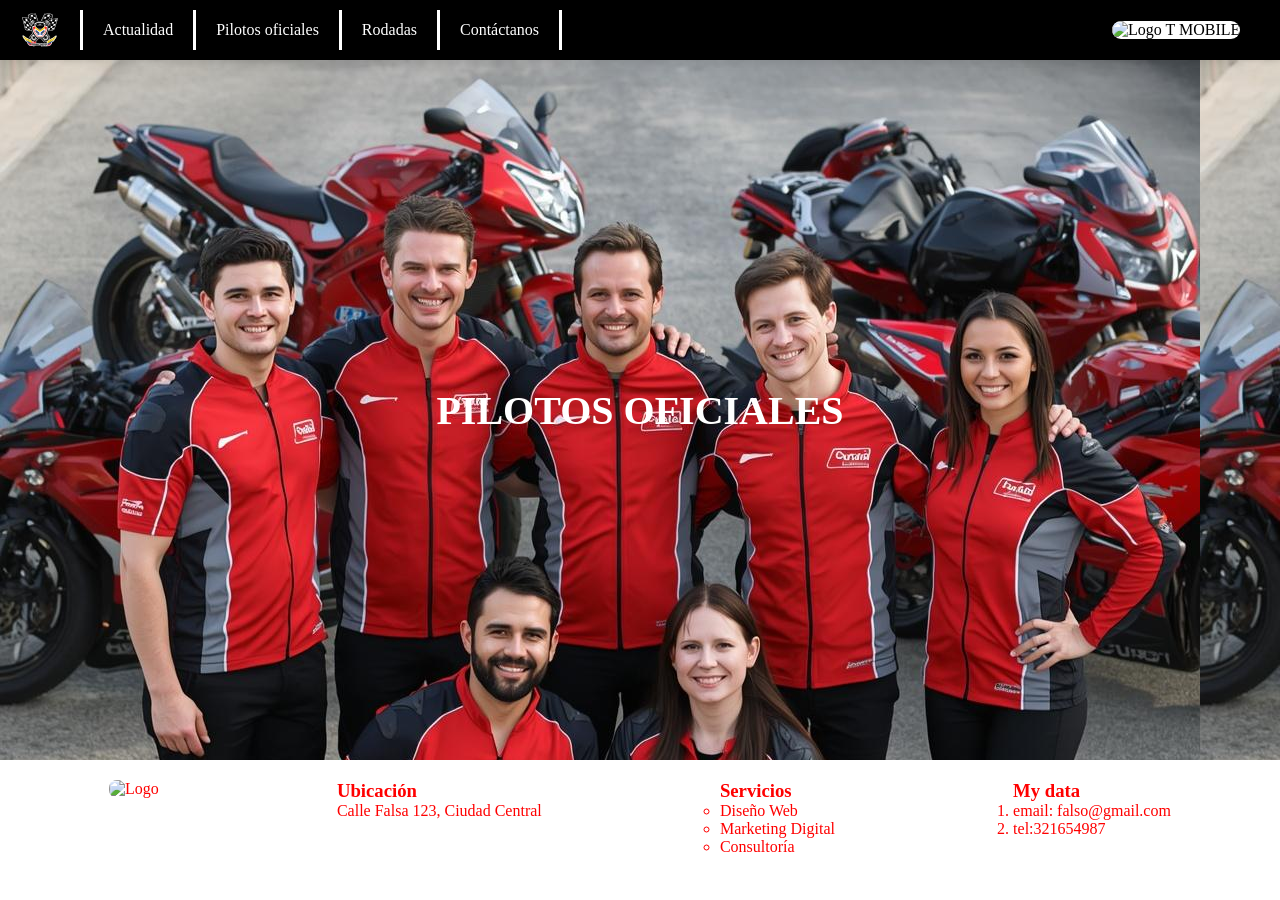
==== pilotos.html @ 28a5587d "first commit" ====
<!DOCTYPE html>
<html lang="es">
<head>
    <meta charset="UTF-8">
    <meta name="viewport" content="width=device-width, initial-scale=1.0">
    <title>CLUB RAIDER ATLÁNTICO</title>
    <link rel="stylesheet" href="styles.css">
</head>
<body>
    <div class="layout">
        <header class="cabecera">
            <div class="logo">
                <img class="foto_logo" src="img\logo_club.PNG" alt="Logo FC Bayern">
            </div>
            <nav class="menu">
                <a href="https://fcbayern.com/es/noticias" target="_blank" rel="noopener noreferrer">Actualidad</a>
                <a href="pilotos.html" target="_blank" rel="noopener noreferrer">Pilotos oficiales</a>
                <a href="https://fcbayern.com/es/teams/first-team" target="_blank" rel="noopener noreferrer">Rodadas</a>
                <a href="pagina_2.html" target="_blank" rel="noopener noreferrer">Contáctanos</a>
            </nav>
            <div>
                <img class="logo_t" src="https://images.seeklogo.com/logo-png/29/2/t-mobile-logo-png_seeklogo-291063.png" alt="Logo T MOBILE">
            </div>
        </header>
        <div class="foto_grupal">
            <h1 class="text_foto_grupal">PILOTOS OFICIALES</h1>
        </div>
        <footer class= "footer_abajo">    
            <div>
                <img src="https://static.vecteezy.com/system/resources/previews/014/414/704/non_2x/fc-bayern-munchen-logo-on-transparent-background-free-vector.jpg" alt="Logo" style="border-radius: 8px;width: 150px;">
            </div>
            <div>
                <header>
                    <h3>Ubicación</h3>
                </header>
                <p>Calle Falsa 123, Ciudad Central</p>
            </div>
            <div>
                <header>
                    <h3>Servicios</h3>
                </header>
                <ul style="list-style:circle; padding: 0;">
                    <li>Diseño Web</li>
                    <li>Marketing Digital</li>
                    <li>Consultoría</li>
                </ul>
            </div>
            <div>
                <header>
                    <h3>My data</h3>
                </header>
                <ol style="list-style:decimal; padding: 0;">
                    <li>email: falso@gmail.com</li>
                    <li>tel:321654987</li>
                </ol>
            </div>
        </footer>
    </div>
</body>
</html>
---- styles.css ----
* {
    margin: 0;
    padding: 0;
    box-sizing: border-box;
    font-family: fantasy;
}
.layout{
    display: block;
    justify-content: center;
}
.cabecera {
    background-color:black;
    width: 100%;
    min-height: 60px;
    display: flex;
    align-items: center;
    padding: 0 20px;
    position: sticky;
    top: 0;
    z-index: 1000;
    box-shadow: 0 2px 10px rgba(0,0,0,0.1);
}

.logo {
    display: flex;
    align-items: center;
    padding-right: 20px;
    border-right: 3px solid white;
}

.foto_logo {
    width: 40px;
    height: 40px;
    object-fit: cover;
}
.logo_t{
    width: 40px;
    height: 40px;
    object-fit: cover;
    justify-content: flex-end;
    background-color: white;
    border-radius: 10px;
    margin-left: 550px;
}
.carrusel{
    display: flex;
    width: 100%;
    height: 500px;
    overflow: hidden;
    position: relative;
    background-color: #000;
}
.tarjeta_carrusel{
    display: flex;
    width: 300%;
    height: 100%;
    animation: slide 12s infinite;
}
.foto_carrusel{
    width: 100%;
    height: 100%;
    object-fit: cover;
    flex: 0 0 100%; 

}
@keyframes slide{
    0%{
        transform: translateX(0%);
    }
    30%{
        transform: translateX(0%);
    }

    35%{
        transform: translateX(-100%);
    }
    65%{
        transform: translateX(-100%);
    }

    70%{
        transform: translateX(-200%);
    }
    100%{
        transform: translateX(-200%);
    }
}

.seccion1{
    display: flex;
    background-color: #000;
    color: white;
    justify-content: space-around;
    align-items: center;
    width: 100%;
    padding: 40px 20px;
    gap: 20px;

}
.text_seccion1{
    display: flex;
    flex-direction: column;
    justify-content: center;
    align-items: center;
    text-align: center;
    width: 50%;
}

.foto_seccion1{
    width: 40%;
    max-width: 100%;
    height: auto;
    display: block;
}

.seccion2{
    display: flex;
    background-image: url('farola.jpg');
    object-fit: cover;
    color: white;
    justify-content: flex-start;
    align-items: center;
    width: 100%;
    height: 800px;
    padding: 40px 20px;
    gap: 20px;
    

}
.text_seccion2{
    display: flex;
    flex-direction: column;
    align-items: center;
    text-align: center;
    width: 50%;
    background-color: #000000a6;
    border-radius: 10px;
}
.text_colombia{
    display: flex;
    flex-direction: row;
}

.foto_seccion1{
    width: 40%;
    max-width: 100%;
    height: auto;
    display: block;
}

.menu {
    display: flex;
    align-items: center;
}

.menu a,
.menu a:visited {
    color: white;
    text-decoration: none;
    padding: 18px 20px;
    border-right: 3px solid white;
    display: flex;
    align-items: center;
    height: 40px;
}

.menu a:hover {
    background-color: #a00020;
}

h1{
    border: 20px white;
    text-align: center;
    color: white;
    font-family: fantasy;
    font-size: 40px;
}

.main_principal{
    font-family: 'Segoe UI', Tahoma, Geneva, Verdana, sans-serif;
    background-image: url('fondo.avif');
    display: block;
    justify-content: center;
    align-items:center;
    object-fit: cover;    
}
.contenedor-tarjetas{
    display: flex;
    justify-content: center;
    align-items:center;
    padding: 10px;
    margin: 10px;
}
.tarjeta {
    background-color: #ccbeb1;
    width: 350px;
    height: 620px;
    padding: 2rem;
    border-radius: 15px;
    box-shadow: 0 10px 25px rgba(0,0,0,0.1);
    text-align: center;
    transition: transform 0.3s ease;
    align-items:center;
    justify-content: center;
    margin: 10px;
}
.tarjeta:hover {
    transform: translateY(-10px);
}
.media-hover{
    position: relative;
    width: 100%;
    max-width: 320px;
    height: 200px;
    margin: 0 auto 15px;
    overflow: hidden;
    border-radius: 10px;
}
.foto-perfil{
    width: 100%;
    height: 100%;
    object-fit: cover;
    display: block;
}
.video-container{
    position: absolute;
    top: 0;
    left: 0;
    width: 100%;
    height: 100%;
}
.video-container iframe{
    width: 100%;
    height: 100%;
    border: none;
}

.titulo_tarjeta{
    color: #333;
    font-size: 1.5rem;
    margin-bottom: 0.5rem;
}
.subtitulo {
    color: #666;
    font-weight: bold;
    text-transform: uppercase;
    font-size: 0.8rem;
    letter-spacing: 1px;
}
.habilidades {
    display: flex;
    gap: 10px;
    justify-content: space-between;
    margin-top: 1.5rem;
}
.tag {
    background-color: #e7f3ff;
    color: black;
    padding: 5px 12px;
    border-radius: 20px;
    font-size: 0.75rem;
}
.btn-contacto {
    background-color: #997e67;
    color: white;
    border: none;
    padding: 10px 10px;
    border-radius: 5px;
    cursor: pointer;
    text-decoration: none;
    margin-top: 10px;

}
.tarjeta-pie{
    padding: 10px;
    margin-top: 10px;
}

.footer_abajo{
    background-color: white;
    color: red;
    padding: 20px;
    font-family: sans-serif;
    display: flex;
    align-items: flex-start;
    justify-content: space-around;    
}
.foto_grupal{
    display: flex;
    background-image: url('img/pilotos.jpg');
    color: black;
    justify-content: center;
    align-items: center;
    object-fit: cover;
    width: 100%;
    height: 700px;
}
.text_foto_grupal{
    display: flex;
    justify-content: center;
    object-fit: cover;
}
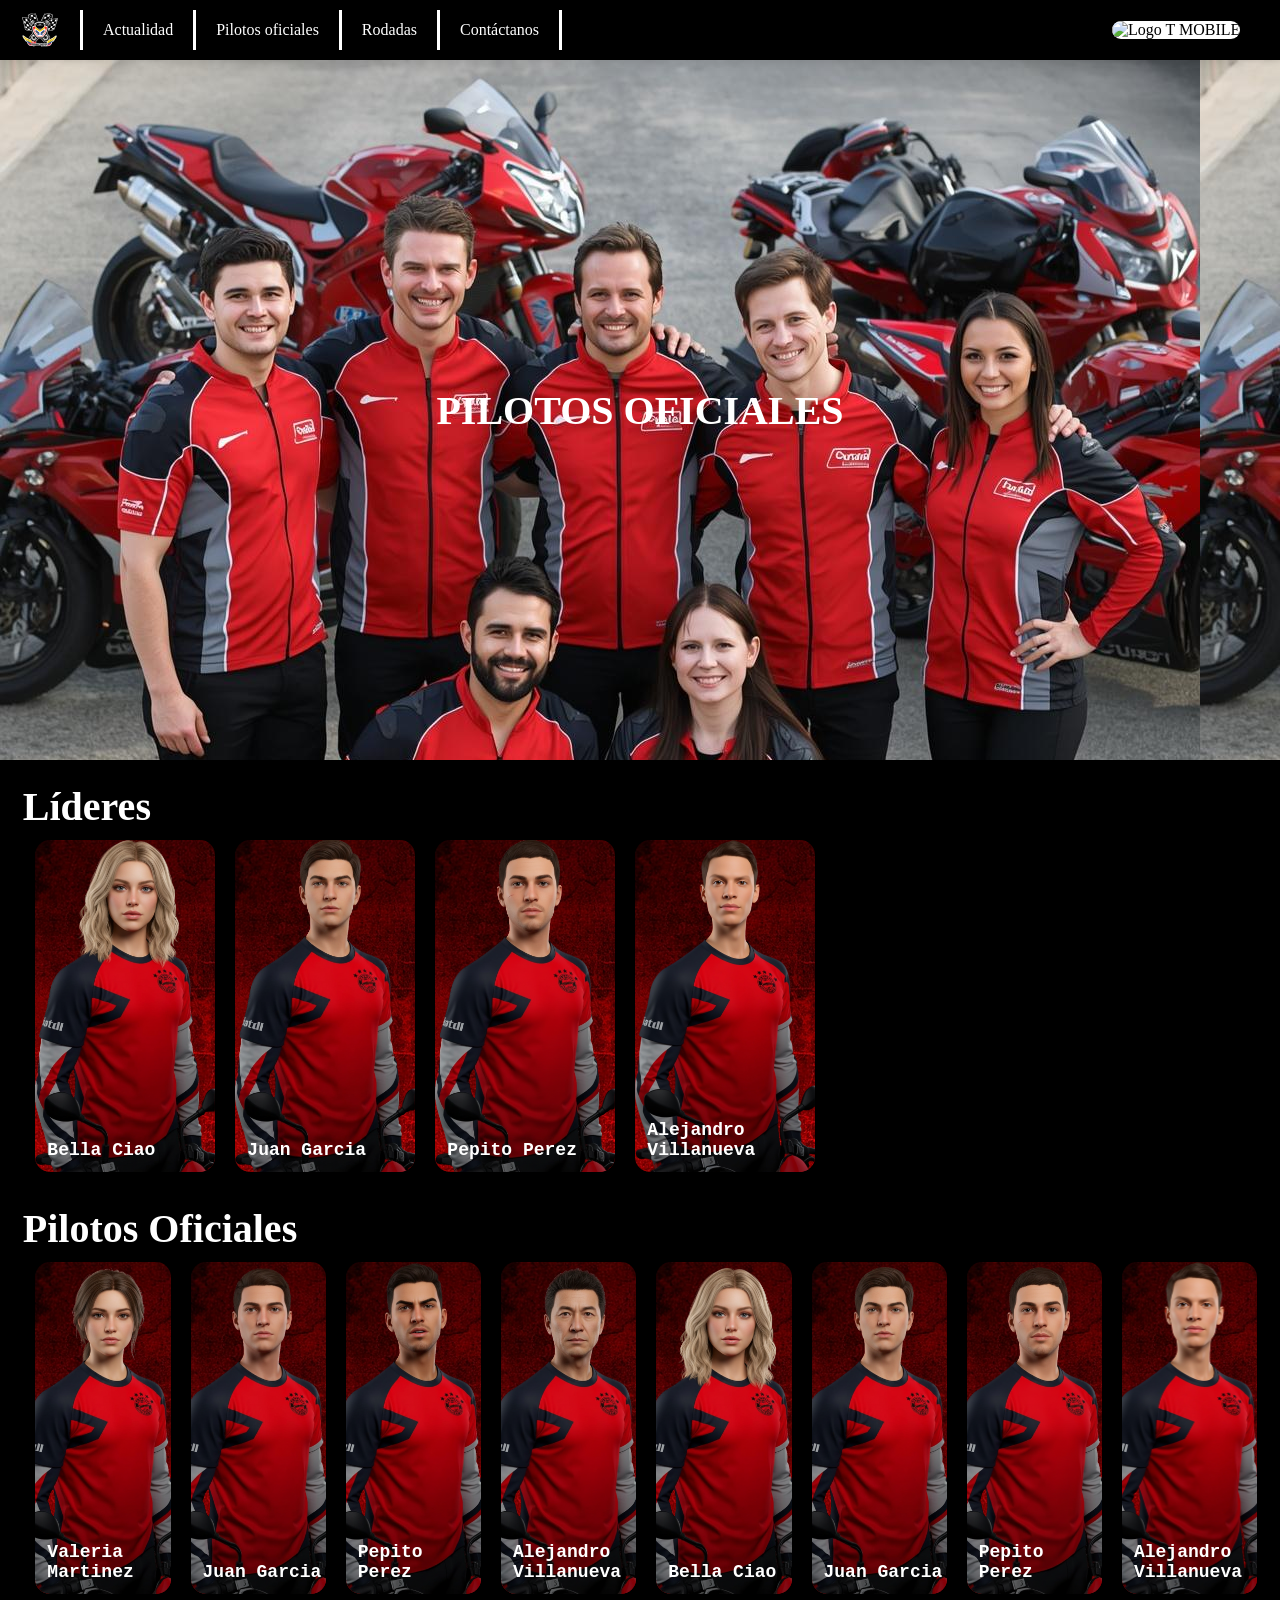
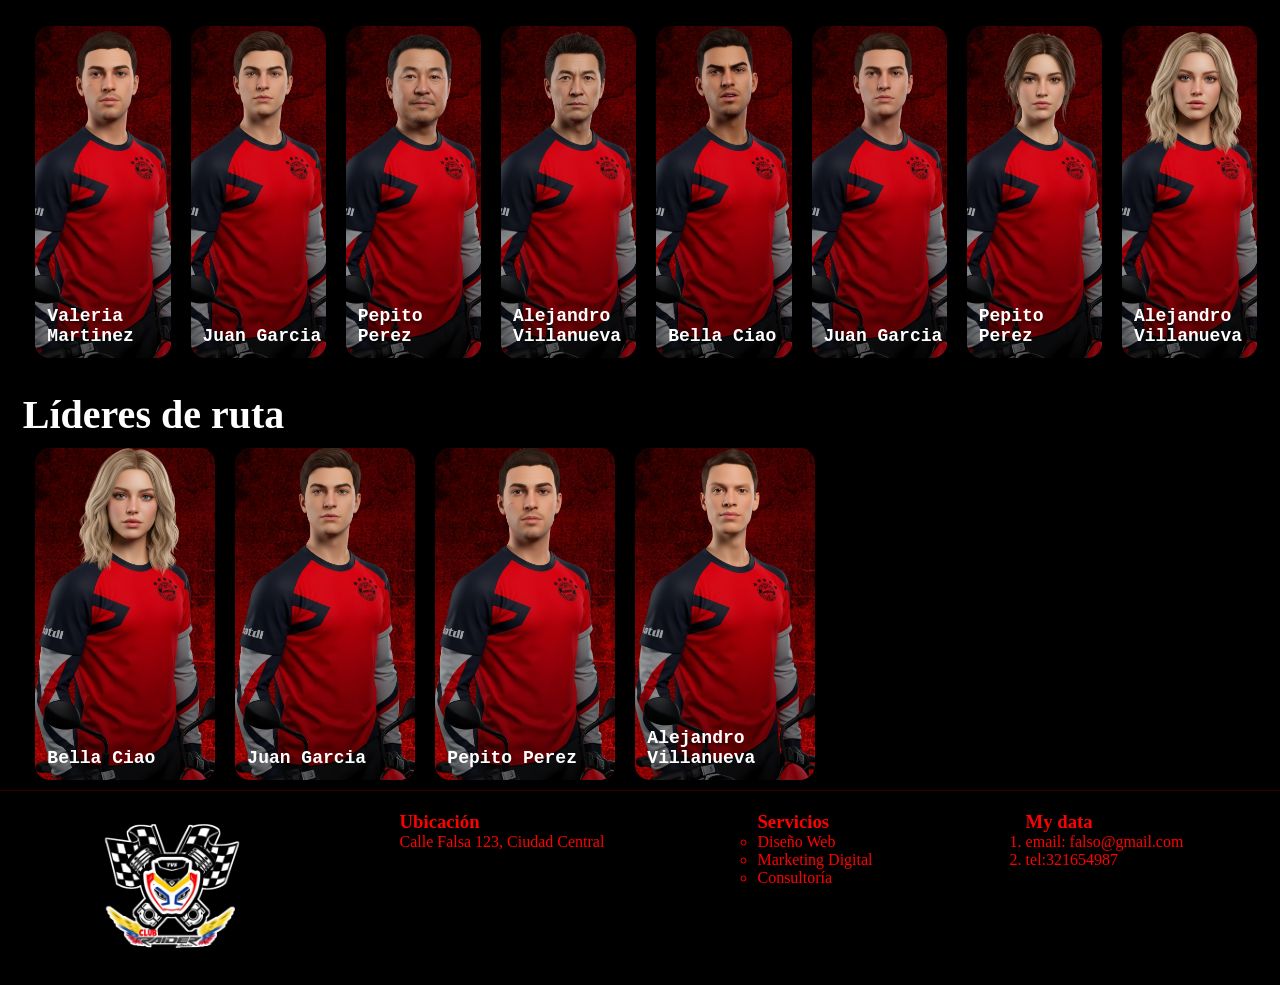
==== commit e828bb1c: "Actualizacion de pilotos" ====
--- a/pilotos.html
+++ b/pilotos.html
@@ -13,7 +13,7 @@
                 <img class="foto_logo" src="img\logo_club.PNG" alt="Logo FC Bayern">
             </div>
             <nav class="menu">
-                <a href="https://fcbayern.com/es/noticias" target="_blank" rel="noopener noreferrer">Actualidad</a>
+                <a href="index.html" target="_blank" rel="noopener noreferrer">Actualidad</a>
                 <a href="pilotos.html" target="_blank" rel="noopener noreferrer">Pilotos oficiales</a>
                 <a href="https://fcbayern.com/es/teams/first-team" target="_blank" rel="noopener noreferrer">Rodadas</a>
                 <a href="pagina_2.html" target="_blank" rel="noopener noreferrer">Contáctanos</a>
@@ -25,9 +25,133 @@
         <div class="foto_grupal">
             <h1 class="text_foto_grupal">PILOTOS OFICIALES</h1>
         </div>
+        <div class="container_pilotos">
+            <div class="text_container_pilotos">
+                <h1 class="text_pilotos">Líderes</h1>
+            </div>
+            <div class="container_imagenes_pilotos">
+                <div class="tarjeta_imagenes">
+                    <img class="foto_piloto"src="img\pilotos\piloto1.jpg" alt="Piloto 1">
+                    <h6 class="text_tarjeta_piloto"> Alejandro Villanueva</h6>
+                </div>
+                <div class="tarjeta_imagenes">
+                    <img class="foto_piloto"src="img\pilotos\piloto2.png" alt="Piloto 2">
+                    <h6 class="text_tarjeta_piloto"> Pepito Perez</h6>
+                </div>
+                <div class="tarjeta_imagenes">
+                    <img class="foto_piloto"src="img\pilotos\piloto3.png" alt="Piloto 3">
+                    <h6 class="text_tarjeta_piloto"> Juan Garcia</h6>
+                </div>
+                <div class="tarjeta_imagenes">
+                    <img class="foto_piloto"src="img\pilotos\piloto9.png" alt="Piloto 4">
+                    <h6 class="text_tarjeta_piloto"> Bella Ciao</h6>
+                </div>
+            </div>
+        </div>
+        <div class="container_pilotos">
+            <div class="text_container_pilotos">
+                <h1 class="text_pilotos">Pilotos Oficiales</h1>
+            </div>
+            <div class="container_imagenes_pilotos">
+                <div class="tarjeta_imagenes">
+                    <img class="foto_piloto"src="img\pilotos\piloto1.jpg" alt="Piloto 1">
+                    <h6 class="text_tarjeta_piloto"> Alejandro Villanueva</h6>
+                </div>
+                <div class="tarjeta_imagenes">
+                    <img class="foto_piloto"src="img\pilotos\piloto2.png" alt="Piloto 2">
+                    <h6 class="text_tarjeta_piloto"> Pepito Perez</h6>
+                </div>
+                <div class="tarjeta_imagenes">
+                    <img class="foto_piloto"src="img\pilotos\piloto3.png" alt="Piloto 3">
+                    <h6 class="text_tarjeta_piloto"> Juan Garcia</h6>
+                </div>
+                <div class="tarjeta_imagenes">
+                    <img class="foto_piloto"src="img\pilotos\piloto9.png" alt="Piloto 9">
+                    <h6 class="text_tarjeta_piloto"> Bella Ciao</h6>
+                </div>
+                <div class="tarjeta_imagenes">
+                    <img class="foto_piloto"src="img\pilotos\piloto5.png" alt="Piloto 5">
+                    <h6 class="text_tarjeta_piloto"> Alejandro Villanueva</h6>
+                </div>
+                <div class="tarjeta_imagenes">
+                    <img class="foto_piloto"src="img\pilotos\piloto6.png" alt="Piloto 6">
+                    <h6 class="text_tarjeta_piloto"> Pepito Perez</h6>
+                </div>
+                <div class="tarjeta_imagenes">
+                    <img class="foto_piloto"src="img\pilotos\piloto7.png" alt="Piloto 7">
+                    <h6 class="text_tarjeta_piloto"> Juan Garcia</h6>
+                </div>
+                <div class="tarjeta_imagenes">
+                    <img class="foto_piloto"src="img\pilotos\piloto8.png" alt="Piloto 8">
+                    <h6 class="text_tarjeta_piloto"> Valeria Martinez</h6>
+                </div>
+                
+            </div>
+        </div>
+        <div class="container_pilotos">
+            <div class="container_imagenes_pilotos">
+                <div class="tarjeta_imagenes">
+                    <img class="foto_piloto"src="img\pilotos\piloto9.png" alt="Piloto 9">
+                    <h6 class="text_tarjeta_piloto"> Alejandro Villanueva</h6>
+                </div>
+                <div class="tarjeta_imagenes">
+                    <img class="foto_piloto"src="img\pilotos\piloto8.png" alt="Piloto 8">
+                    <h6 class="text_tarjeta_piloto"> Pepito Perez</h6>
+                </div>
+                <div class="tarjeta_imagenes">
+                    <img class="foto_piloto"src="img\pilotos\piloto7.png" alt="Piloto 7">
+                    <h6 class="text_tarjeta_piloto"> Juan Garcia</h6>
+                </div>
+                <div class="tarjeta_imagenes">
+                    <img class="foto_piloto"src="img\pilotos\piloto6.png" alt="Piloto 6">
+                    <h6 class="text_tarjeta_piloto"> Bella Ciao</h6>
+                </div>
+                <div class="tarjeta_imagenes">
+                    <img class="foto_piloto"src="img\pilotos\piloto5.png" alt="Piloto 5">
+                    <h6 class="text_tarjeta_piloto"> Alejandro Villanueva</h6>
+                </div>
+                <div class="tarjeta_imagenes">
+                    <img class="foto_piloto"src="img\pilotos\piloto4.png" alt="Piloto 4">
+                    <h6 class="text_tarjeta_piloto"> Pepito Perez</h6>
+                </div>
+                <div class="tarjeta_imagenes">
+                    <img class="foto_piloto"src="img\pilotos\piloto3.png" alt="Piloto 3">
+                    <h6 class="text_tarjeta_piloto"> Juan Garcia</h6>
+                </div>
+                <div class="tarjeta_imagenes">
+                    <img class="foto_piloto"src="img\pilotos\piloto2.png" alt="Piloto 2">
+                    <h6 class="text_tarjeta_piloto"> Valeria Martinez</h6>
+                </div>
+                
+            </div>
+        </div>
+
+        <div class="container_pilotos">
+            <div class="text_container_pilotos">
+                <h1 class="text_pilotos">Líderes de ruta</h1>
+            </div>
+            <div class="container_imagenes_pilotos">
+                <div class="tarjeta_imagenes">
+                    <img class="foto_piloto"src="img\pilotos\piloto1.jpg" alt="Piloto 1">
+                    <h6 class="text_tarjeta_piloto"> Alejandro Villanueva</h6>
+                </div>
+                <div class="tarjeta_imagenes">
+                    <img class="foto_piloto"src="img\pilotos\piloto2.png" alt="Piloto 2">
+                    <h6 class="text_tarjeta_piloto"> Pepito Perez</h6>
+                </div>
+                <div class="tarjeta_imagenes">
+                    <img class="foto_piloto"src="img\pilotos\piloto3.png" alt="Piloto 3">
+                    <h6 class="text_tarjeta_piloto"> Juan Garcia</h6>
+                </div>
+                <div class="tarjeta_imagenes">
+                    <img class="foto_piloto"src="img\pilotos\piloto9.png" alt="Piloto 4">
+                    <h6 class="text_tarjeta_piloto"> Bella Ciao</h6>
+                </div>
+            </div>
+        </div>
         <footer class= "footer_abajo">    
             <div>
-                <img src="https://static.vecteezy.com/system/resources/previews/014/414/704/non_2x/fc-bayern-munchen-logo-on-transparent-background-free-vector.jpg" alt="Logo" style="border-radius: 8px;width: 150px;">
+                <img src="img/logo_club.PNG" alt="Logo" style="border-radius: 8px;width: 150px;">
             </div>
             <div>
                 <header>
--- a/styles.css
+++ b/styles.css
@@ -7,6 +7,7 @@
 .layout{
     display: block;
     justify-content: center;
+    background-color: #000;
 }
 .cabecera {
     background-color:black;
@@ -277,13 +278,14 @@
 }
 
 .footer_abajo{
-    background-color: white;
+    background-color: rgb(0, 0, 0);
     color: red;
     padding: 20px;
     font-family: sans-serif;
     display: flex;
     align-items: flex-start;
     justify-content: space-around;    
+    border-top: rgba(255, 0, 0, 0.213) solid 1px;
 }
 .foto_grupal{
     display: flex;
@@ -300,4 +302,55 @@
     justify-content: center;
     object-fit: cover;
 }
-    +
+.container_pilotos{
+    display: flex;
+    flex-direction: column;
+    color: white;
+    background-color: #000;
+    margin:1% 1% 0 1%;
+    
+}
+
+.text_pilotos{
+    text-align: start;
+    padding: 10px 10px 0 10px;
+    border: 10px;
+    border-color: red;
+}
+
+.container_imagenes_pilotos{
+    display: flex;
+    flex-direction: row-reverse;
+    justify-content: flex-end;
+    margin-left: 1%;
+    margin-left: 1%;
+}
+.tarjeta_imagenes{
+    background-image: url('img/pilotos/fondo_pilotos.avif');
+    width: 180px;
+    height: 332px;
+    border-radius: 15px;
+    box-shadow: 0 10px 25px rgba(0,0,0,0.1);
+    position: relative;
+    overflow: hidden;
+    align-items:center;
+    justify-content: center;
+    margin: 10px;
+}
+.foto_piloto{
+    width: 100%;
+    height: 100%;
+    object-fit: cover;
+    display: block;
+}
+.text_tarjeta_piloto{
+    font-family:'Courier New', Courier, monospace;
+    position: absolute;
+    bottom: 12px;
+    left: 12px;
+    margin: 0;
+    color: white;
+    font-size: 18px;
+    z-index: 1;
+}
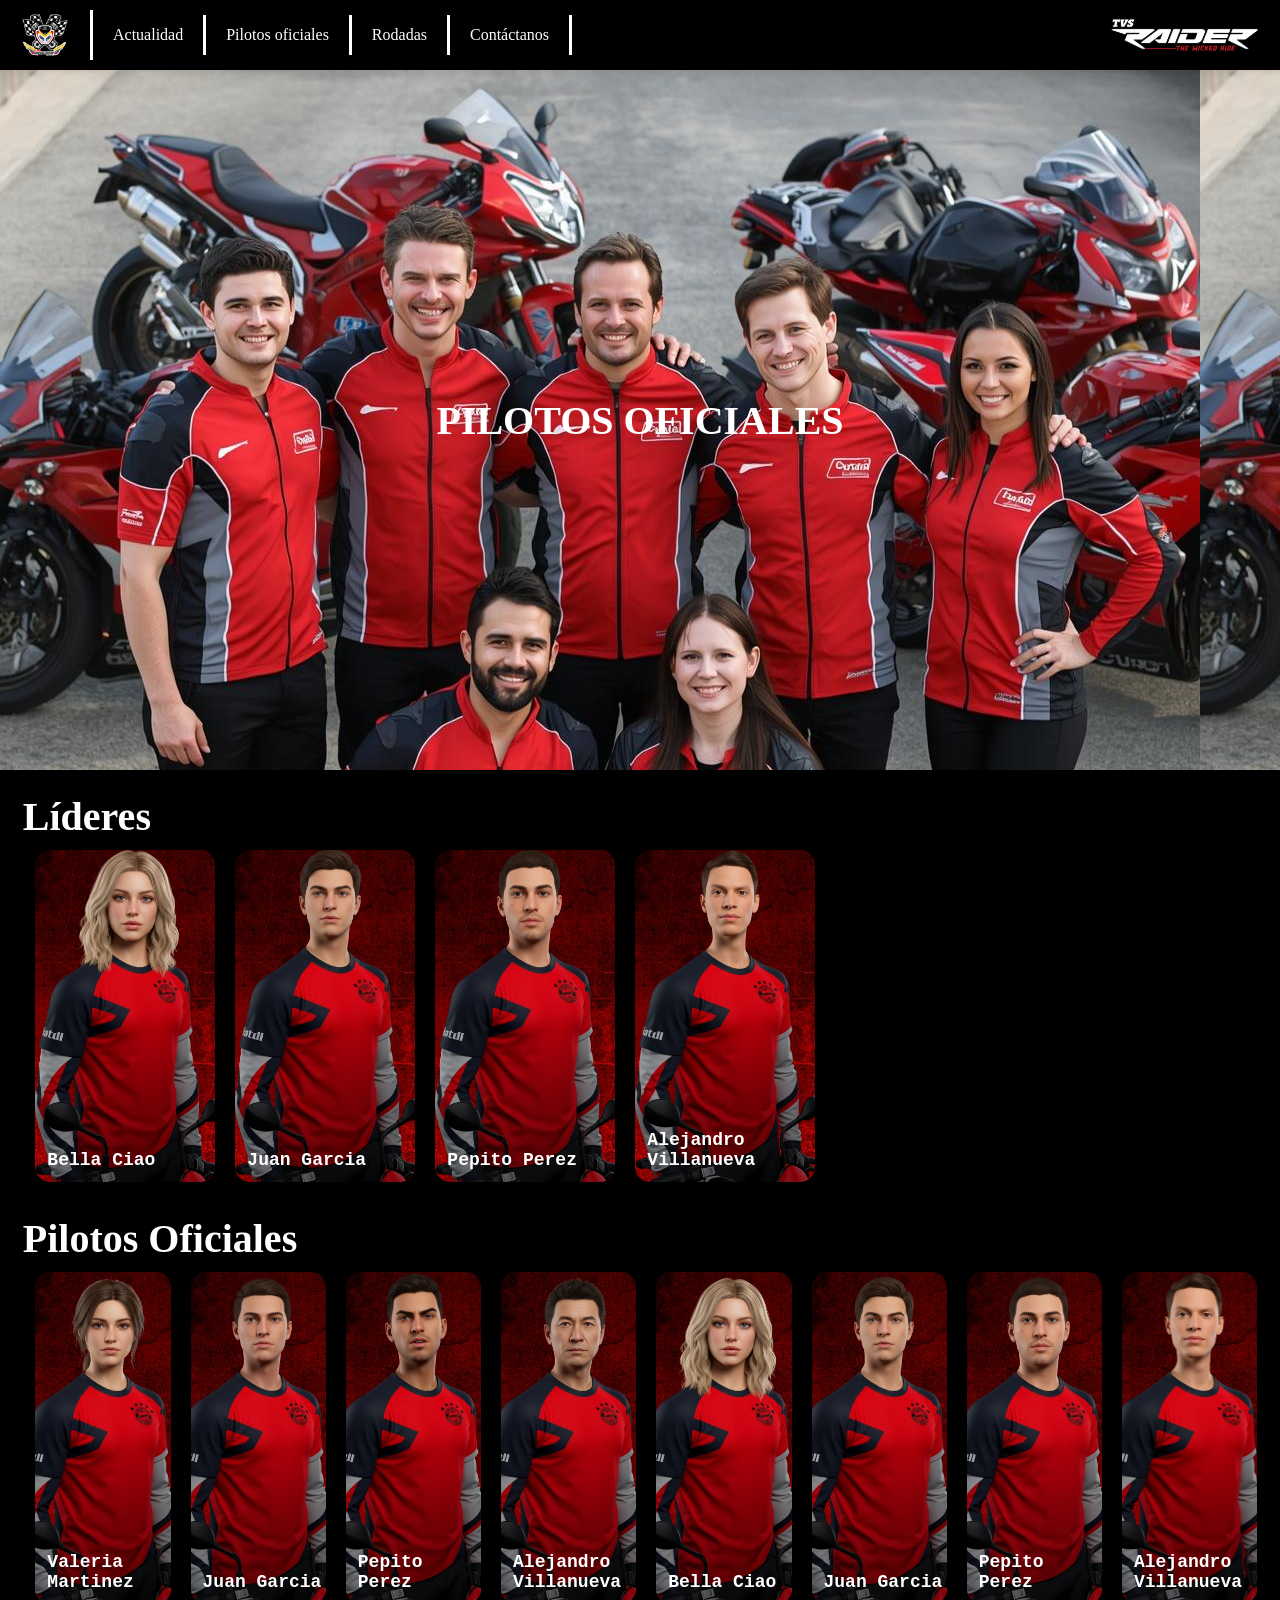
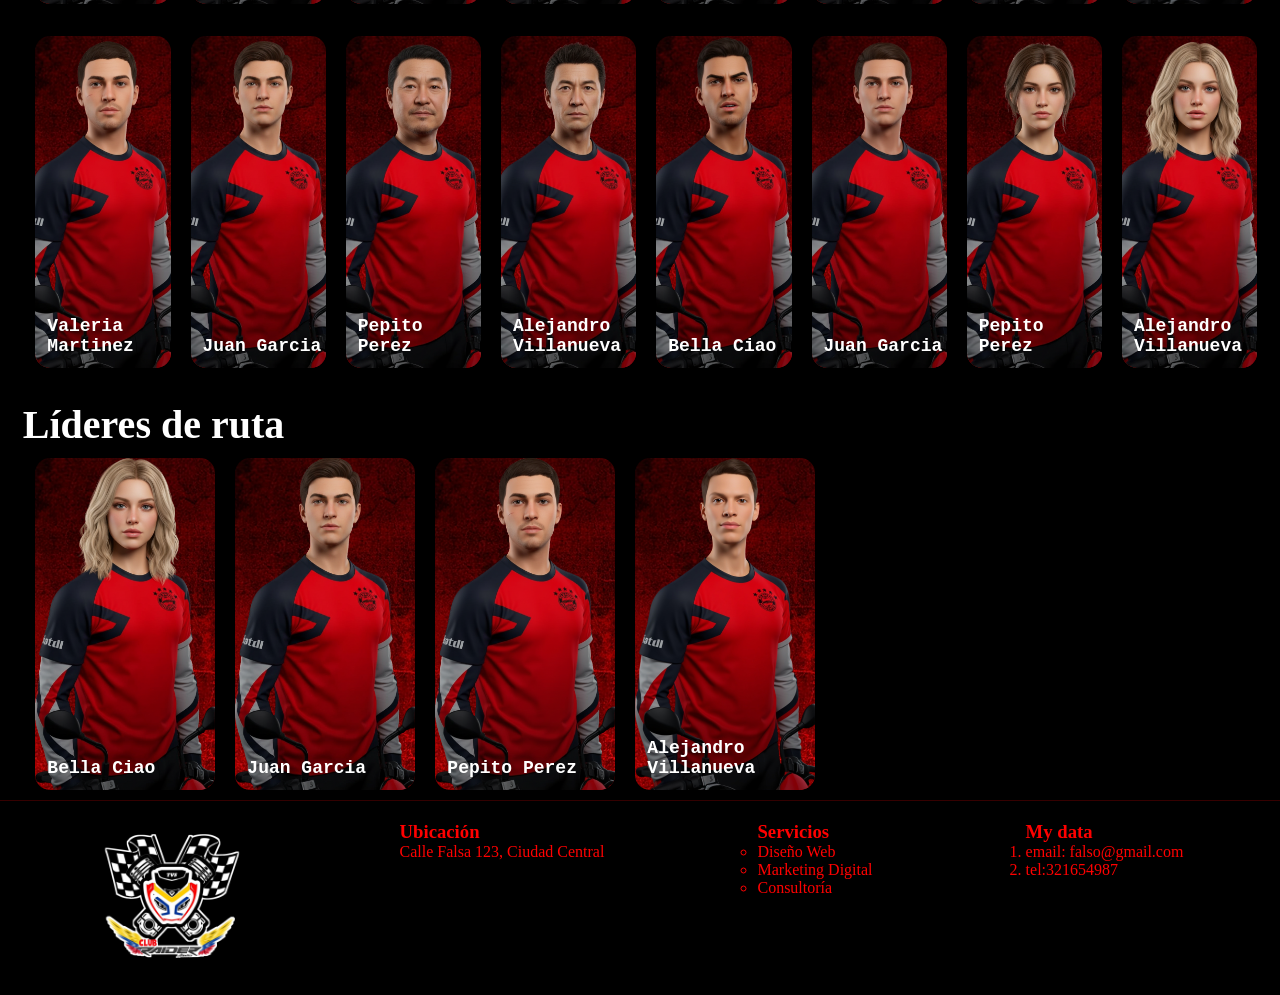
==== commit 7567b7cc: "Correción de errores" ====
--- a/pilotos.html
+++ b/pilotos.html
@@ -19,7 +19,7 @@
                 <a href="pagina_2.html" target="_blank" rel="noopener noreferrer">Contáctanos</a>
             </nav>
             <div>
-                <img class="logo_t" src="https://images.seeklogo.com/logo-png/29/2/t-mobile-logo-png_seeklogo-291063.png" alt="Logo T MOBILE">
+                <img class="logo_t" src="img/logo raider.webp" alt="Logo Raider">
             </div>
         </header>
         <div class="foto_grupal">
--- a/styles.css
+++ b/styles.css
@@ -7,16 +7,17 @@
 .layout{
     display: block;
     justify-content: center;
+    min-height: 100vh;
     background-color: #000;
 }
 .cabecera {
     background-color:black;
     width: 100%;
-    min-height: 60px;
+    min-height: 70px;
     display: flex;
     align-items: center;
     padding: 0 20px;
-    position: sticky;
+    position: sticky; /*pa' que se mantenga en la pagina */
     top: 0;
     z-index: 1000;
     box-shadow: 0 2px 10px rgba(0,0,0,0.1);
@@ -27,21 +28,50 @@
     align-items: center;
     padding-right: 20px;
     border-right: 3px solid white;
+    flex-shrink: 0; /*pa' que no se encoja */
 }
 
 .foto_logo {
-    width: 40px;
+    width: 50px;
+    height: 50px;
+    object-fit: cover;
+}
+.logo_t{
+    display: flex;
+    width: 150px;
     height: 40px;
     object-fit: cover;
-}
-.logo_t{
-    width: 40px;
+    justify-content: flex-end;
+    border-radius: 10px;
+    margin-left: 350px;
+    flex-grow: 0;
+}
+.menu {
+    display: flex;
+    align-items: center;
+    flex: 1; /* pa' ocupar espacio disponible */
+    flex-wrap: wrap; /* responsive en móviles */
+
+}
+
+.menu a,
+.menu a:visited {
+    color: white;
+    text-decoration: none;
+    padding: 18px 20px;
+    border-right: 3px solid white;
+    display: flex;
+    align-items: center;
     height: 40px;
-    object-fit: cover;
-    justify-content: flex-end;
-    background-color: white;
-    border-radius: 10px;
-    margin-left: 550px;
+    transition: all 0.3s ease;
+    white-space: nowrap; /* no rompe palabras */
+}
+
+.menu a:hover {
+    background-color: #a00020;
+    border-color: #fff;
+    border-left: 3px solid white;
+    transform: scale(1.05); /*efecto hover */
 }
 .carrusel{
     display: flex;
@@ -116,7 +146,7 @@
 
 .seccion2{
     display: flex;
-    background-image: url('farola.jpg');
+    background-image: url('img/farola.jpg');
     object-fit: cover;
     color: white;
     justify-content: flex-start;
@@ -148,27 +178,6 @@
     height: auto;
     display: block;
 }
-
-.menu {
-    display: flex;
-    align-items: center;
-}
-
-.menu a,
-.menu a:visited {
-    color: white;
-    text-decoration: none;
-    padding: 18px 20px;
-    border-right: 3px solid white;
-    display: flex;
-    align-items: center;
-    height: 40px;
-}
-
-.menu a:hover {
-    background-color: #a00020;
-}
-
 h1{
     border: 20px white;
     text-align: center;
@@ -177,101 +186,6 @@
     font-size: 40px;
 }
 
-.main_principal{
-    font-family: 'Segoe UI', Tahoma, Geneva, Verdana, sans-serif;
-    background-image: url('fondo.avif');
-    display: block;
-    justify-content: center;
-    align-items:center;
-    object-fit: cover;    
-}
-.contenedor-tarjetas{
-    display: flex;
-    justify-content: center;
-    align-items:center;
-    padding: 10px;
-    margin: 10px;
-}
-.tarjeta {
-    background-color: #ccbeb1;
-    width: 350px;
-    height: 620px;
-    padding: 2rem;
-    border-radius: 15px;
-    box-shadow: 0 10px 25px rgba(0,0,0,0.1);
-    text-align: center;
-    transition: transform 0.3s ease;
-    align-items:center;
-    justify-content: center;
-    margin: 10px;
-}
-.tarjeta:hover {
-    transform: translateY(-10px);
-}
-.media-hover{
-    position: relative;
-    width: 100%;
-    max-width: 320px;
-    height: 200px;
-    margin: 0 auto 15px;
-    overflow: hidden;
-    border-radius: 10px;
-}
-.foto-perfil{
-    width: 100%;
-    height: 100%;
-    object-fit: cover;
-    display: block;
-}
-.video-container{
-    position: absolute;
-    top: 0;
-    left: 0;
-    width: 100%;
-    height: 100%;
-}
-.video-container iframe{
-    width: 100%;
-    height: 100%;
-    border: none;
-}
-
-.titulo_tarjeta{
-    color: #333;
-    font-size: 1.5rem;
-    margin-bottom: 0.5rem;
-}
-.subtitulo {
-    color: #666;
-    font-weight: bold;
-    text-transform: uppercase;
-    font-size: 0.8rem;
-    letter-spacing: 1px;
-}
-.habilidades {
-    display: flex;
-    gap: 10px;
-    justify-content: space-between;
-    margin-top: 1.5rem;
-}
-.tag {
-    background-color: #e7f3ff;
-    color: black;
-    padding: 5px 12px;
-    border-radius: 20px;
-    font-size: 0.75rem;
-}
-.btn-contacto {
-    background-color: #997e67;
-    color: white;
-    border: none;
-    padding: 10px 10px;
-    border-radius: 5px;
-    cursor: pointer;
-    text-decoration: none;
-    margin-top: 10px;
-
-}
 .tarjeta-pie{
     padding: 10px;
     margin-top: 10px;
@@ -313,6 +227,7 @@
 }
 
 .text_pilotos{
+    display: flex;
     text-align: start;
     padding: 10px 10px 0 10px;
     border: 10px;
@@ -327,6 +242,7 @@
     margin-left: 1%;
 }
 .tarjeta_imagenes{
+    display: flex;
     background-image: url('img/pilotos/fondo_pilotos.avif');
     width: 180px;
     height: 332px;
